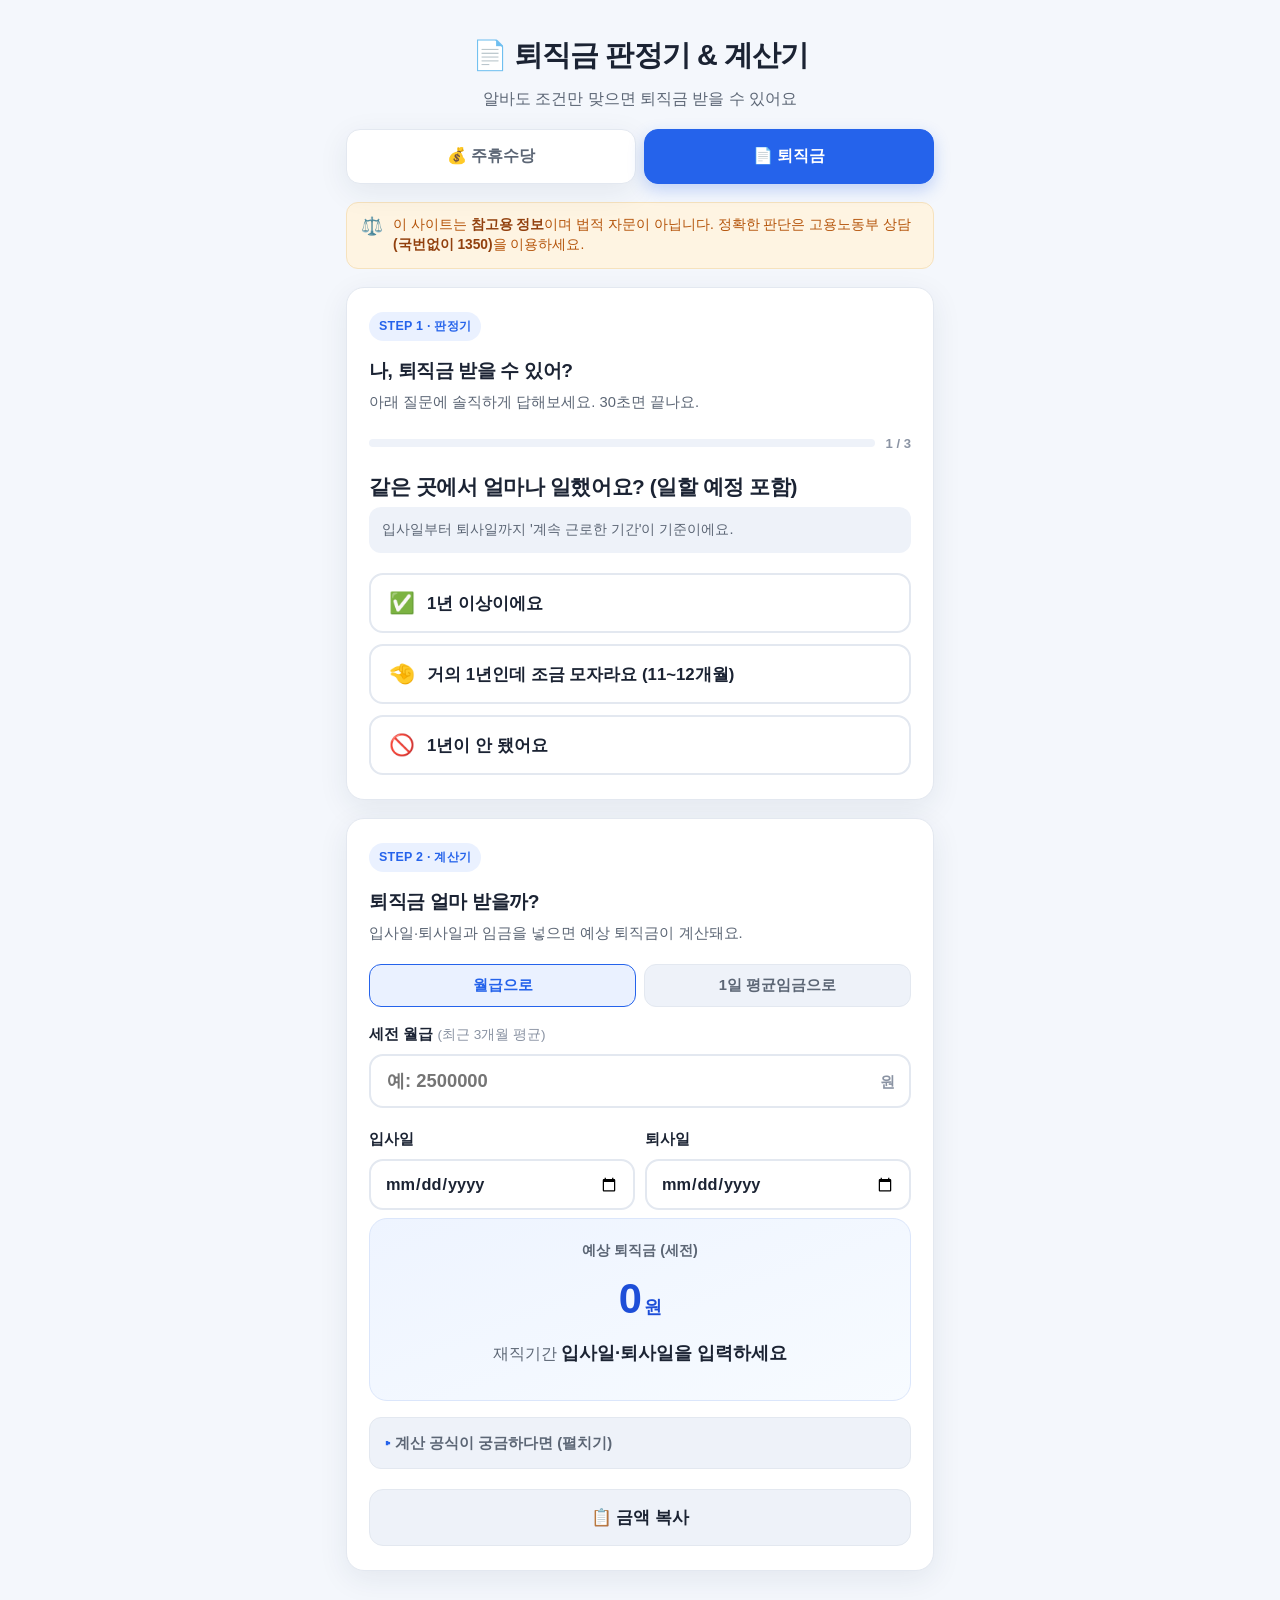
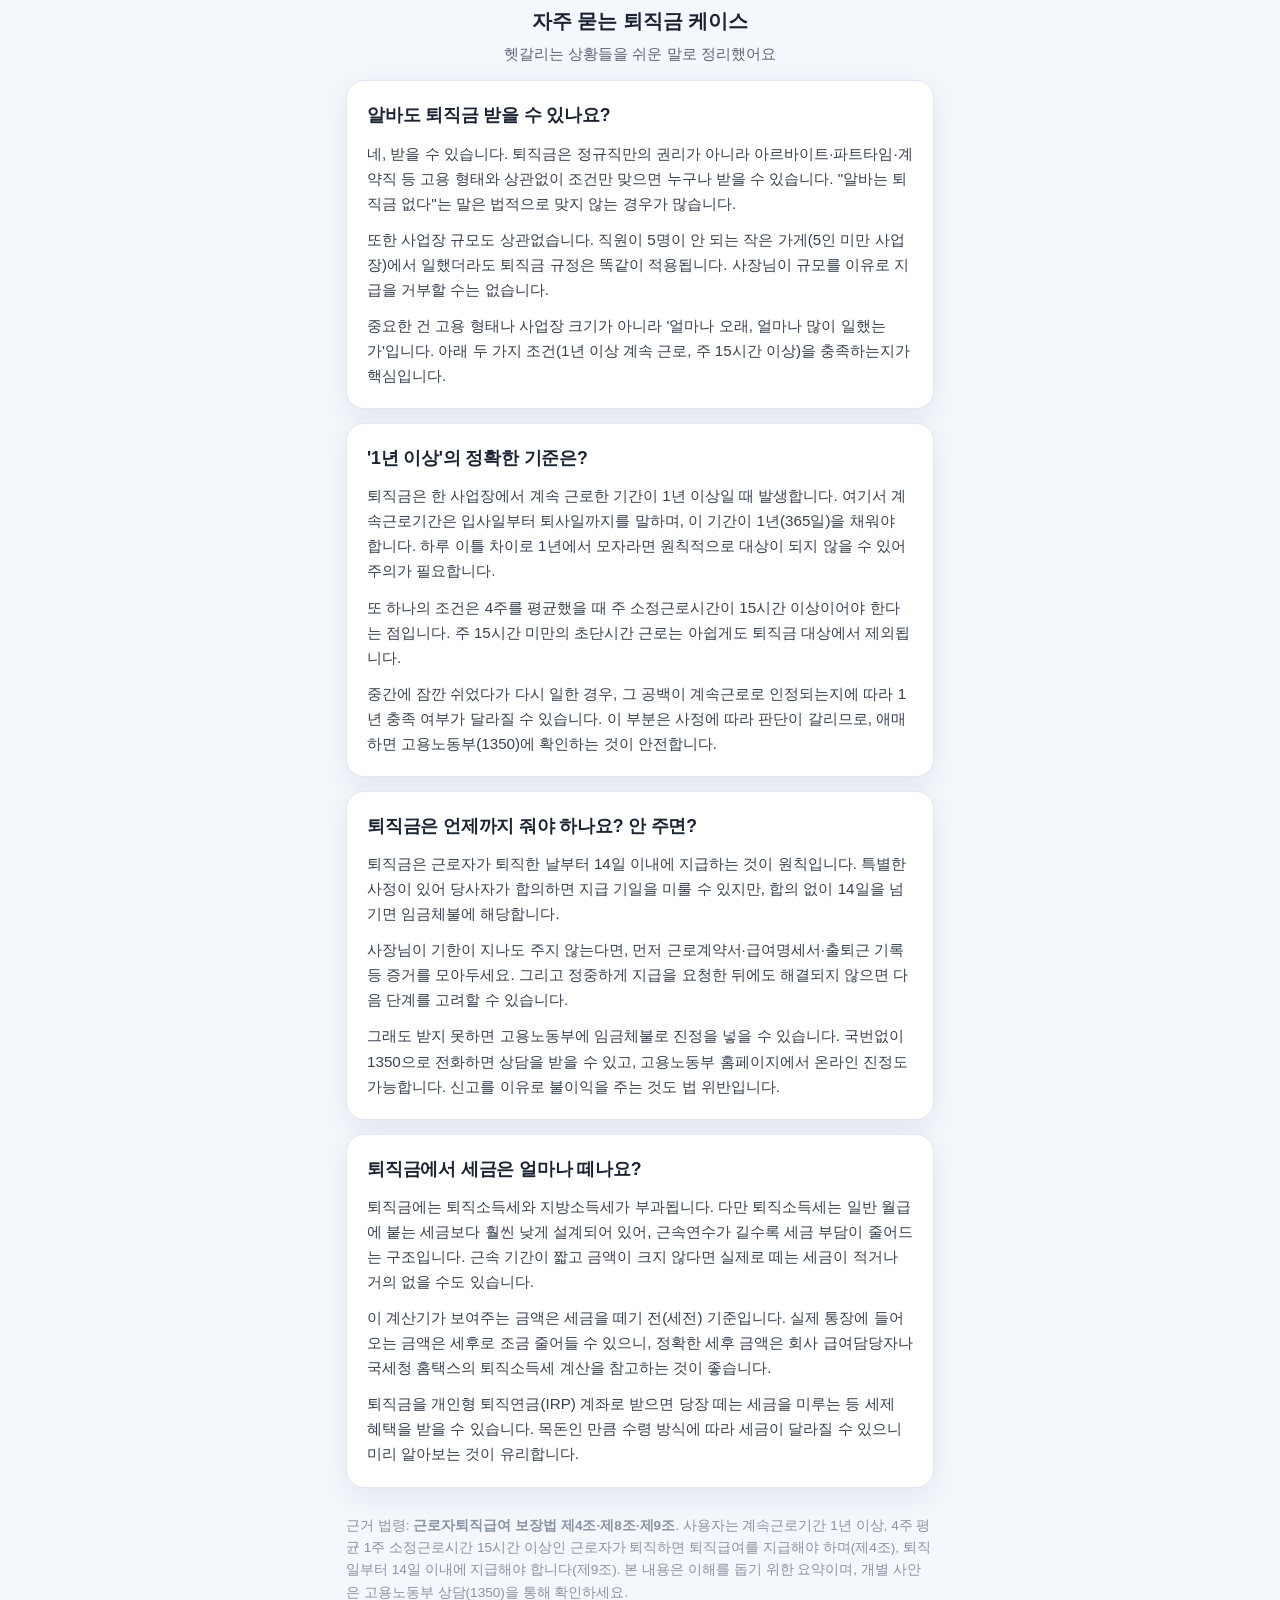
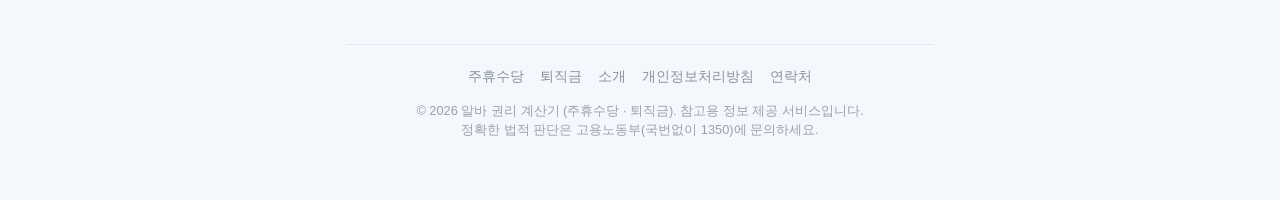
==== toejik.html @ 929a9887 "퇴직금 판정기+계산기 추가, 알바 권리 계산기로 확장 - toejik.html 신규: 대화형 판정기 + 재직일수 기반 계산기 + SEO 섹션 4개 - 상단 탭(주휴수당/퇴직금) 및" ====
<!DOCTYPE html>
<html lang="ko">
<head>
  <meta charset="UTF-8" />
  <meta name="viewport" content="width=device-width, initial-scale=1.0" />
  <meta name="google-site-verification" content="tqDl8S2tYXEa9xzhlGxQzn0HwiY2uJCHvbh6UM1SFNE" />
  <meta name="naver-site-verification" content="ebfb3b7ef663265ae94d19c20db2c4965bf702b1" />
  <title>퇴직금 계산기 · 알바 퇴직금 조건 판정기 | 재직일수로 바로 계산</title>
  <meta name="description" content="퇴직금 계산기와 조건 판정기. 질문 몇 개에 답하면 내가 퇴직금을 받을 수 있는지 알려드려요. 입사일·퇴사일과 평균임금만 넣으면 예상 퇴직금이 바로 계산됩니다. 알바·계약직·5인 미만 사업장도 확인하세요." />
  <meta name="keywords" content="퇴직금 계산기, 알바 퇴직금, 퇴직금 조건, 퇴직금 계산, 퇴직금 지급조건, 아르바이트 퇴직금, 퇴직금 1년" />
  <meta name="theme-color" content="#2563eb" />
  <meta property="og:title" content="퇴직금 계산기 · 알바 퇴직금 조건 판정기" />
  <meta property="og:description" content="질문에 답하면 내가 퇴직금 받을 수 있는지 알려드려요. 입사일·퇴사일로 예상 금액까지 계산!" />
  <meta property="og:type" content="website" />
  <link rel="stylesheet" href="style.css" />
</head>
<body>
  <div class="wrap">
    <header class="site-header">
      <h1>📄 퇴직금 판정기 & 계산기</h1>
      <p class="subtitle">알바도 조건만 맞으면 퇴직금 받을 수 있어요</p>
    </header>

    <!-- 탭: 주휴수당 / 퇴직금 -->
    <nav class="tab-nav">
      <a href="index.html" class="tab">💰 주휴수당</a>
      <a href="toejik.html" class="tab active">📄 퇴직금</a>
    </nav>

    <!-- 법적 고지 -->
    <div class="disclaimer">
      <span class="ico">⚖️</span>
      <div>
        이 사이트는 <strong>참고용 정보</strong>이며 법적 자문이 아닙니다.
        정확한 판단은 고용노동부 상담 <strong>(국번없이 1350)</strong>을 이용하세요.
      </div>
    </div>

    <!-- ===== 판정기 ===== -->
    <div class="card" id="quizCard">
      <span class="card-label">STEP 1 · 판정기</span>
      <h2 class="card-title">나, 퇴직금 받을 수 있어?</h2>
      <p class="card-desc">아래 질문에 솔직하게 답해보세요. 30초면 끝나요.</p>

      <div class="quiz-progress" id="quizProgress">
        <div class="bar"><i id="quizBar"></i></div>
        <span class="step" id="quizStep">1 / 3</span>
      </div>

      <div id="questionArea">
        <p class="question" id="questionText"></p>
        <p class="question-help" id="questionHelp"></p>
        <div class="answers" id="answersArea"></div>
        <button class="btn-back" id="backBtn" style="display:none;">← 이전 질문</button>
      </div>

      <div class="result-box" id="quizResult">
        <div class="result-emoji" id="resEmoji">🎉</div>
        <p class="result-verdict" id="resVerdict"></p>
        <div class="result-reason" id="resReason"></div>
        <div class="next-hint" id="nextHint" style="display:none;">
          👇 아래 계산기에서 예상 퇴직금을 확인해보세요!
        </div>
        <div class="btn-row">
          <button class="btn btn-ghost" id="quizCopyBtn">📋 결과 복사</button>
          <button class="btn btn-primary" id="quizRetryBtn">🔄 다시 하기</button>
        </div>
      </div>
    </div>

    <!-- ===== 계산기 ===== -->
    <div class="card" id="calcCard">
      <span class="card-label">STEP 2 · 계산기</span>
      <h2 class="card-title">퇴직금 얼마 받을까?</h2>
      <p class="card-desc">입사일·퇴사일과 임금을 넣으면 예상 퇴직금이 계산돼요.</p>

      <!-- 임금 입력 방식 -->
      <div class="seg" id="wageMode">
        <button class="seg-btn active" data-mode="monthly">월급으로</button>
        <button class="seg-btn" data-mode="daily">1일 평균임금으로</button>
      </div>

      <div class="field" id="monthlyField">
        <label for="monthlyInput">세전 월급 <span class="hint">(최근 3개월 평균)</span></label>
        <div class="input-wrap">
          <input type="number" id="monthlyInput" inputmode="numeric" min="0" step="10000" placeholder="예: 2500000" />
          <span class="unit">원</span>
        </div>
      </div>

      <div class="field" id="dailyField" style="display:none;">
        <label for="dailyInput">1일 평균임금 <span class="hint">(3개월 임금총액 ÷ 총일수)</span></label>
        <div class="input-wrap">
          <input type="number" id="dailyInput" inputmode="numeric" min="0" step="1000" placeholder="예: 83000" />
          <span class="unit">원</span>
        </div>
      </div>

      <div class="date-row">
        <div class="field">
          <label for="startDate">입사일</label>
          <input type="date" id="startDate" />
        </div>
        <div class="field">
          <label for="endDate">퇴사일</label>
          <input type="date" id="endDate" />
        </div>
      </div>

      <div class="calc-result" id="calcResult">
        <div class="row1">예상 퇴직금 (세전)</div>
        <div class="amount"><span id="toejikAmount">0</span><small> 원</small></div>
        <div class="monthly">재직기간 <b id="periodText">—</b></div>
        <div class="calc-warn" id="calcWarn"></div>
      </div>

      <details class="formula">
        <summary>계산 공식이 궁금하다면 (펼치기)</summary>
        <div class="body">
          <p>퇴직금은 <b>1일 평균임금 × 30일 × (재직일수 ÷ 365)</b>로 계산합니다.</p>
          <p><code>퇴직금 = 1일 평균임금 × 30 × (재직일수 ÷ 365)</code></p>
          <p>1일 평균임금은 원칙적으로 <b>퇴직 전 3개월간 받은 임금 총액 ÷ 그 기간의 총일수</b>예요. 월급만 아는 경우 이 계산기는 <code>월급 ÷ 30</code>으로 어림잡아 계산합니다.</p>
          <p>여기에는 <b>세금 공제 전(세전)</b> 금액이 나와요. 실제 지급액은 퇴직소득세 등을 뗀 뒤 조금 줄어들 수 있습니다.</p>
          <p style="color:var(--text-mute);">※ 상여금·연차수당 등이 있으면 평균임금이 올라가 실제 퇴직금이 더 많을 수 있어요.</p>
        </div>
      </details>

      <div class="btn-row">
        <button class="btn btn-ghost" id="calcCopyBtn">📋 금액 복사</button>
      </div>
    </div>

    <!-- ===== 설명(SEO) ===== -->
    <div class="info">
      <h2 class="info-heading">자주 묻는 퇴직금 케이스</h2>
      <p class="info-sub">헷갈리는 상황들을 쉬운 말로 정리했어요</p>

      <section>
        <h2>알바도 퇴직금 받을 수 있나요?</h2>
        <p>네, 받을 수 있습니다. 퇴직금은 정규직만의 권리가 아니라 아르바이트·파트타임·계약직 등 고용 형태와 상관없이 조건만 맞으면 누구나 받을 수 있습니다. "알바는 퇴직금 없다"는 말은 법적으로 맞지 않는 경우가 많습니다.</p>
        <p>또한 사업장 규모도 상관없습니다. 직원이 5명이 안 되는 작은 가게(5인 미만 사업장)에서 일했더라도 퇴직금 규정은 똑같이 적용됩니다. 사장님이 규모를 이유로 지급을 거부할 수는 없습니다.</p>
        <p>중요한 건 고용 형태나 사업장 크기가 아니라 '얼마나 오래, 얼마나 많이 일했는가'입니다. 아래 두 가지 조건(1년 이상 계속 근로, 주 15시간 이상)을 충족하는지가 핵심입니다.</p>
      </section>

      <section>
        <h2>'1년 이상'의 정확한 기준은?</h2>
        <p>퇴직금은 한 사업장에서 계속 근로한 기간이 1년 이상일 때 발생합니다. 여기서 계속근로기간은 입사일부터 퇴사일까지를 말하며, 이 기간이 1년(365일)을 채워야 합니다. 하루 이틀 차이로 1년에서 모자라면 원칙적으로 대상이 되지 않을 수 있어 주의가 필요합니다.</p>
        <p>또 하나의 조건은 4주를 평균했을 때 주 소정근로시간이 15시간 이상이어야 한다는 점입니다. 주 15시간 미만의 초단시간 근로는 아쉽게도 퇴직금 대상에서 제외됩니다.</p>
        <p>중간에 잠깐 쉬었다가 다시 일한 경우, 그 공백이 계속근로로 인정되는지에 따라 1년 충족 여부가 달라질 수 있습니다. 이 부분은 사정에 따라 판단이 갈리므로, 애매하면 고용노동부(1350)에 확인하는 것이 안전합니다.</p>
      </section>

      <section>
        <h2>퇴직금은 언제까지 줘야 하나요? 안 주면?</h2>
        <p>퇴직금은 근로자가 퇴직한 날부터 14일 이내에 지급하는 것이 원칙입니다. 특별한 사정이 있어 당사자가 합의하면 지급 기일을 미룰 수 있지만, 합의 없이 14일을 넘기면 임금체불에 해당합니다.</p>
        <p>사장님이 기한이 지나도 주지 않는다면, 먼저 근로계약서·급여명세서·출퇴근 기록 등 증거를 모아두세요. 그리고 정중하게 지급을 요청한 뒤에도 해결되지 않으면 다음 단계를 고려할 수 있습니다.</p>
        <p>그래도 받지 못하면 고용노동부에 임금체불로 진정을 넣을 수 있습니다. 국번없이 1350으로 전화하면 상담을 받을 수 있고, 고용노동부 홈페이지에서 온라인 진정도 가능합니다. 신고를 이유로 불이익을 주는 것도 법 위반입니다.</p>
      </section>

      <section>
        <h2>퇴직금에서 세금은 얼마나 떼나요?</h2>
        <p>퇴직금에는 퇴직소득세와 지방소득세가 부과됩니다. 다만 퇴직소득세는 일반 월급에 붙는 세금보다 훨씬 낮게 설계되어 있어, 근속연수가 길수록 세금 부담이 줄어드는 구조입니다. 근속 기간이 짧고 금액이 크지 않다면 실제로 떼는 세금이 적거나 거의 없을 수도 있습니다.</p>
        <p>이 계산기가 보여주는 금액은 세금을 떼기 전(세전) 기준입니다. 실제 통장에 들어오는 금액은 세후로 조금 줄어들 수 있으니, 정확한 세후 금액은 회사 급여담당자나 국세청 홈택스의 퇴직소득세 계산을 참고하는 것이 좋습니다.</p>
        <p>퇴직금을 개인형 퇴직연금(IRP) 계좌로 받으면 당장 떼는 세금을 미루는 등 세제 혜택을 받을 수 있습니다. 목돈인 만큼 수령 방식에 따라 세금이 달라질 수 있으니 미리 알아보는 것이 유리합니다.</p>
      </section>

      <p class="law-ref">
        근거 법령: <strong>근로자퇴직급여 보장법 제4조·제8조·제9조</strong>.
        사용자는 계속근로기간 1년 이상, 4주 평균 1주 소정근로시간 15시간 이상인 근로자가 퇴직하면
        퇴직급여를 지급해야 하며(제4조), 퇴직일부터 14일 이내에 지급해야 합니다(제9조).
        본 내용은 이해를 돕기 위한 요약이며, 개별 사안은 고용노동부 상담(1350)을 통해 확인하세요.
      </p>
    </div>

    <footer class="site-footer">
      <nav>
        <a href="index.html">주휴수당</a>
        <a href="toejik.html">퇴직금</a>
        <a href="about.html">소개</a>
        <a href="privacy.html">개인정보처리방침</a>
        <a href="contact.html">연락처</a>
      </nav>
      <p class="copyright">
        © 2026 알바 권리 계산기 (주휴수당 · 퇴직금). 참고용 정보 제공 서비스입니다.<br />
        정확한 법적 판단은 고용노동부(국번없이 1350)에 문의하세요.
      </p>
    </footer>
  </div>

  <div class="toast" id="toast"></div>

  <script>
  (function () {
    "use strict";

    /* =======================================================
       📌 매년/기준 숫자는 여기 한 곳에서 관리합니다.
       ======================================================= */
    var CONFIG = {
      MIN_YEARS: 1,             // 퇴직금 발생 최소 계속근로(년)
      MIN_HOURS: 15,            // 4주 평균 주 소정근로시간 하한
      DAYS_PER_YEAR: 365,       // 연 환산 기준일
      AVG_DAYS_PER_MONTH: 30,   // 월급→1일 평균임금 어림 계산용
      PAY_DEADLINE_DAYS: 14     // 퇴직금 지급기한(일)
    };

    /* ================= 판정기 ================= */
    var QUESTIONS = [
      {
        text: "같은 곳에서 얼마나 일했어요? (일할 예정 포함)",
        help: "입사일부터 퇴사일까지 '계속 근로한 기간'이 기준이에요.",
        answers: [
          { label: "1년 이상이에요", em: "✅", value: "y" },
          { label: "거의 1년인데 조금 모자라요 (11~12개월)", em: "🤏", value: "close" },
          { label: "1년이 안 됐어요", em: "🚫", value: "n" }
        ]
      },
      {
        text: "주 소정근로시간이 15시간 이상인가요?",
        help: "4주를 평균한 1주 근무시간이에요. (예: 하루 4시간 × 주 4일 = 16시간)",
        answers: [
          { label: "네, 15시간 이상이에요", em: "✅", value: "y" },
          { label: "아니요, 15시간 미만이에요", em: "🚫", value: "n" }
        ]
      },
      {
        text: "중간에 그만뒀다 다시 들어오거나, 길게 쉰 적 있어요?",
        help: "퇴사 후 재입사하거나 공백이 길면 '계속근로'로 볼지 달라질 수 있어요.",
        answers: [
          { label: "아니요, 쭉 일했어요", em: "🔁", value: "y" },
          { label: "중간에 끊긴 적 있어요", em: "✂️", value: "broke" }
        ]
      }
    ];

    var VERDICTS = {
      yes: {
        cls: "yes", emoji: "🎉", verdict: "받을 수 있어요!",
        copy: "나 퇴직금 받을 수 있대!", showCalc: true,
        reason: function () {
          return "두 가지 핵심 조건을 모두 충족했어요:" +
            "<ul>" +
            "<li>계속근로 <span class='accent-yes'>1년 이상</span> ✅</li>" +
            "<li>주 <span class='accent-yes'>15시간 이상</span> 근무 ✅</li>" +
            "</ul>" +
            "퇴직금은 <b>알바·계약직·5인 미만 사업장도 똑같이</b> 받을 수 있는 법적 권리예요. 아래 계산기로 예상 금액을 확인해보세요.";
        }
      },
      no_year: {
        cls: "no", emoji: "😢", verdict: "못 받아요",
        copy: "난 아직 퇴직금 대상이 아니래.", showCalc: false,
        reason: function () {
          return "퇴직금은 한 곳에서 <span class='accent-no'>1년 이상 계속 근로</span>해야 발생해요. " +
            "1년(365일)을 채우지 못하면 아쉽게도 대상이 아니에요." +
            "<ul><li>1년을 채우면 그때부터 대상이 되니, 남은 기간을 확인해보세요.</li></ul>";
        }
      },
      no_hours: {
        cls: "no", emoji: "😢", verdict: "못 받아요",
        copy: "난 아직 퇴직금 대상이 아니래.", showCalc: false,
        reason: function () {
          return "퇴직금은 <span class='accent-no'>4주 평균 주 15시간 이상</span> 일해야 대상이 돼요. " +
            "주 15시간 미만의 초단시간 근로는 아쉽게도 제외됩니다." +
            "<ul><li>근무시간이 늘어 주 15시간을 넘으면 그때부터 대상이 될 수 있어요.</li></ul>";
        }
      },
      maybe_close: {
        cls: "maybe", emoji: "🤔", verdict: "애매해요",
        copy: "내 퇴직금은 좀 애매한 케이스래.", showCalc: true,
        reason: function () {
          return "1년에 <span class='accent-maybe'>아주 조금 모자란</span> 경우예요." +
            "<ul>" +
            "<li>퇴직금은 계속근로 <b>1년(365일)을 채워야</b> 발생해요. 하루라도 모자라면 원칙적으로 대상이 아니에요.</li>" +
            "<li>단, 입사일·퇴사일 계산이나 남은 연차 사용 등으로 실제 근속이 1년을 넘길 수도 있어요.</li>" +
            "</ul>" +
            "정확한 재직일수는 아래 계산기로 확인하고, 애매하면 <b>고용노동부 1350</b> 상담을 받아보세요.";
        }
      },
      maybe_break: {
        cls: "maybe", emoji: "🤔", verdict: "애매해요",
        copy: "내 퇴직금은 좀 애매한 케이스래.", showCalc: true,
        reason: function () {
          return "1년 이상 + 주 15시간은 채웠지만, <span class='accent-maybe'>중간에 근로가 끊긴 적</span>이 있는 경우예요." +
            "<ul>" +
            "<li>공백 기간이 짧고 사실상 이어서 일했다면 <b>계속근로로 인정</b>되어 전체 기간이 합산될 수 있어요.</li>" +
            "<li>반대로 완전히 그만뒀다가 한참 뒤 새로 입사한 거라면 기간이 나뉘어 1년에 못 미칠 수 있어요.</li>" +
            "</ul>" +
            "이 부분은 판단이 갈리니 <b>고용노동부 1350</b> 상담을 추천해요. 예상 금액은 아래에서 확인할 수 있어요.";
        }
      }
    };

    function judge(a) {
      if (a[0] === "n") return VERDICTS.no_year;
      if (a[1] === "n") return VERDICTS.no_hours;
      if (a[0] === "close") return VERDICTS.maybe_close;
      if (a[2] === "broke") return VERDICTS.maybe_break;
      return VERDICTS.yes;
    }

    var answers = [];
    var current = 0;

    var quizBar = document.getElementById("quizBar");
    var quizStep = document.getElementById("quizStep");
    var quizProgress = document.getElementById("quizProgress");
    var questionArea = document.getElementById("questionArea");
    var questionText = document.getElementById("questionText");
    var questionHelp = document.getElementById("questionHelp");
    var answersArea = document.getElementById("answersArea");
    var backBtn = document.getElementById("backBtn");
    var quizResult = document.getElementById("quizResult");
    var resEmoji = document.getElementById("resEmoji");
    var resVerdict = document.getElementById("resVerdict");
    var resReason = document.getElementById("resReason");
    var nextHint = document.getElementById("nextHint");
    var quizCopyBtn = document.getElementById("quizCopyBtn");
    var quizRetryBtn = document.getElementById("quizRetryBtn");
    var toast = document.getElementById("toast");

    function renderQuestion() {
      var q = QUESTIONS[current];
      questionText.textContent = q.text;
      questionHelp.textContent = q.help;
      answersArea.innerHTML = "";
      q.answers.forEach(function (ans) {
        var b = document.createElement("button");
        b.className = "btn btn-answer";
        b.innerHTML = "<span class='em'>" + ans.em + "</span><span>" + ans.label + "</span>";
        b.addEventListener("click", function () { answer(ans.value); });
        answersArea.appendChild(b);
      });
      backBtn.style.display = current > 0 ? "block" : "none";
      quizBar.style.width = (current / QUESTIONS.length) * 100 + "%";
      quizStep.textContent = (current + 1) + " / " + QUESTIONS.length;
    }

    function answer(value) {
      answers[current] = value;
      // 조기 종료
      if (current === 0 && value === "n") { showResult(); return; }
      if (current === 1 && value === "n") { showResult(); return; }
      if (current < QUESTIONS.length - 1) { current++; renderQuestion(); }
      else showResult();
    }

    function showResult() {
      var v = judge(answers);
      quizBar.style.width = "100%";
      questionArea.style.display = "none";
      quizProgress.style.display = "none";
      resEmoji.textContent = v.emoji;
      resVerdict.textContent = v.verdict;
      resVerdict.className = "result-verdict " + v.cls;
      resReason.innerHTML = v.reason();
      nextHint.style.display = v.showCalc ? "block" : "none";
      quizResult.classList.add("show");
      quizResult.dataset.copy = v.copy;
    }

    function resetQuiz() {
      answers = []; current = 0;
      quizResult.classList.remove("show");
      questionArea.style.display = "block";
      quizProgress.style.display = "flex";
      renderQuestion();
    }

    backBtn.addEventListener("click", function () {
      if (current > 0) { current--; renderQuestion(); }
    });
    quizRetryBtn.addEventListener("click", resetQuiz);

    quizCopyBtn.addEventListener("click", function () {
      var msg = quizResult.dataset.copy || "나 퇴직금 받을 수 있을까?";
      var url = location.href.split(/[?#]/)[0];
      var text = msg + " 너도 확인해봐 👉 퇴직금 판정기\n" + url;
      copyText(text, quizCopyBtn, "📋 결과 복사");
    });

    /* ================= 계산기 ================= */
    var wageMode = document.getElementById("wageMode");
    var monthlyField = document.getElementById("monthlyField");
    var dailyField = document.getElementById("dailyField");
    var monthlyInput = document.getElementById("monthlyInput");
    var dailyInput = document.getElementById("dailyInput");
    var startDate = document.getElementById("startDate");
    var endDate = document.getElementById("endDate");
    var toejikAmount = document.getElementById("toejikAmount");
    var periodText = document.getElementById("periodText");
    var calcWarn = document.getElementById("calcWarn");
    var calcCopyBtn = document.getElementById("calcCopyBtn");

    var mode = "monthly"; // monthly | daily

    function won(n) { return Math.round(n).toLocaleString("ko-KR"); }

    // 1일 평균임금 구하기
    function getDailyWage() {
      if (mode === "monthly") {
        var m = parseFloat(monthlyInput.value) || 0;
        return m > 0 ? m / CONFIG.AVG_DAYS_PER_MONTH : 0;
      }
      return parseFloat(dailyInput.value) || 0;
    }

    // 재직일수 (입사일~퇴사일, 양끝 포함)
    function getDays() {
      if (!startDate.value || !endDate.value) return null;
      var s = new Date(startDate.value);
      var e = new Date(endDate.value);
      if (isNaN(s) || isNaN(e)) return null;
      var diff = Math.round((e - s) / 86400000) + 1; // 양끝 포함
      return diff;
    }

    function periodLabel(days) {
      var y = Math.floor(days / CONFIG.DAYS_PER_YEAR);
      var rem = days - y * CONFIG.DAYS_PER_YEAR;
      var mo = Math.floor(rem / 30);
      var parts = [];
      if (y > 0) parts.push(y + "년");
      if (mo > 0) parts.push(mo + "개월");
      parts.push("(총 " + days.toLocaleString("ko-KR") + "일)");
      return parts.join(" ");
    }

    function updateCalc() {
      var daily = getDailyWage();
      var days = getDays();

      if (!days || days <= 0) {
        toejikAmount.textContent = "0";
        periodText.textContent = "입사일·퇴사일을 입력하세요";
        calcWarn.textContent = "";
        calcCopyBtn.dataset.amount = "";
        return;
      }

      periodText.textContent = periodLabel(days);

      if (daily <= 0) {
        toejikAmount.textContent = "0";
        calcWarn.textContent = "임금(월급 또는 1일 평균임금)을 입력하세요.";
        calcCopyBtn.dataset.amount = "";
        return;
      }

      var toejik = daily * 30 * (days / CONFIG.DAYS_PER_YEAR);
      toejikAmount.textContent = won(toejik);
      calcCopyBtn.dataset.amount = won(toejik);

      var notes = [];
      if (days < CONFIG.DAYS_PER_YEAR) {
        notes.push("⚠️ 재직 1년 미만이라 실제로는 퇴직금 대상이 아닐 수 있어요. (아래는 참고용 환산액)");
      }
      if (mode === "monthly") {
        notes.push("※ 월급 ÷ 30으로 1일 평균임금을 어림한 값이에요. 상여·수당이 있으면 실제 금액이 더 클 수 있어요.");
      }
      calcWarn.innerHTML = notes.join("<br>");
    }

    // 임금 방식 토글
    wageMode.addEventListener("click", function (e) {
      var btn = e.target.closest(".seg-btn");
      if (!btn) return;
      mode = btn.dataset.mode;
      wageMode.querySelectorAll(".seg-btn").forEach(function (b) {
        b.classList.toggle("active", b === btn);
      });
      monthlyField.style.display = mode === "monthly" ? "block" : "none";
      dailyField.style.display = mode === "daily" ? "block" : "none";
      updateCalc();
    });

    [monthlyInput, dailyInput, startDate, endDate].forEach(function (el) {
      el.addEventListener("input", updateCalc);
      el.addEventListener("change", updateCalc);
    });

    calcCopyBtn.addEventListener("click", function () {
      var amount = calcCopyBtn.dataset.amount;
      var url = location.href.split(/[?#]/)[0];
      var text = amount
        ? "내 예상 퇴직금은 약 " + amount + "원(세전)! 너도 계산해봐 👉 퇴직금 계산기\n" + url
        : "퇴직금 계산해봤어! 너도 확인해봐 👉 퇴직금 계산기\n" + url;
      copyText(text, calcCopyBtn, "📋 금액 복사");
    });

    /* ================= 공통: 복사 & 토스트 ================= */
    function showToast(msg) {
      toast.textContent = msg;
      toast.classList.add("show");
      clearTimeout(toast._t);
      toast._t = setTimeout(function () { toast.classList.remove("show"); }, 1800);
    }

    function copyText(text, btn, restoreLabel) {
      doCopy(text).then(function () {
        btn.classList.add("copied");
        btn.textContent = "✅ 복사됨!";
        showToast("클립보드에 복사했어요!");
        setTimeout(function () {
          btn.classList.remove("copied");
          btn.textContent = restoreLabel;
        }, 1500);
      }).catch(function () {
        showToast("복사에 실패했어요. 직접 복사해 주세요.");
      });
    }

    function doCopy(text) {
      if (navigator.clipboard && navigator.clipboard.writeText) {
        return navigator.clipboard.writeText(text);
      }
      return new Promise(function (resolve, reject) {
        try {
          var ta = document.createElement("textarea");
          ta.value = text;
          ta.style.position = "fixed"; ta.style.opacity = "0";
          document.body.appendChild(ta);
          ta.select();
          var ok = document.execCommand("copy");
          document.body.removeChild(ta);
          ok ? resolve() : reject();
        } catch (e) { reject(e); }
      });
    }

    /* ================= 초기화 ================= */
    renderQuestion();
    updateCalc();
  })();
  </script>
</body>
</html>
---- style.css ----
/* ===== 주휴수당 판정기 + 계산기 — 밝은 테마 ===== */
:root {
  --bg: #f4f7fc;
  --bg-soft: #eef2f9;
  --card: #ffffff;
  --border: #e3e8f0;
  --text: #1b2333;
  --text-dim: #5c6675;
  --text-mute: #8a93a3;
  --primary: #2563eb;
  --primary-dark: #1d4ed8;
  --primary-soft: #eaf1ff;
  --green: #10b981;
  --green-soft: #e7f8f1;
  --green-dark: #047857;
  --amber: #f59e0b;
  --amber-soft: #fef4e2;
  --amber-dark: #b45309;
  --red: #ef4444;
  --red-soft: #fdeaea;
  --red-dark: #b91c1c;
  --radius: 18px;
  --radius-sm: 12px;
  --shadow: 0 8px 30px rgba(31, 45, 80, 0.08);
  --shadow-lg: 0 16px 50px rgba(31, 45, 80, 0.14);
  --font: -apple-system, BlinkMacSystemFont, "Segoe UI", "Apple SD Gothic Neo",
    "Malgun Gothic", "맑은 고딕", Roboto, sans-serif;
}

* { box-sizing: border-box; }
html, body { margin: 0; padding: 0; }

body {
  background: var(--bg);
  color: var(--text);
  font-family: var(--font);
  line-height: 1.65;
  -webkit-font-smoothing: antialiased;
  min-height: 100vh;
}

.wrap {
  width: 100%;
  max-width: 620px;
  margin: 0 auto;
  padding: 20px 16px 48px;
}

/* ===== 헤더 ===== */
.site-header { text-align: center; padding: 12px 0 2px; }
.site-header h1 {
  font-size: 1.55rem;
  margin: 0 0 6px;
  letter-spacing: -0.03em;
}
.site-header .subtitle {
  color: var(--text-dim);
  font-size: 0.98rem;
  margin: 0;
}

/* ===== 법적 고지 배너 ===== */
.disclaimer {
  display: flex;
  gap: 10px;
  align-items: flex-start;
  background: var(--amber-soft);
  border: 1px solid #f6e2bd;
  color: var(--amber-dark);
  border-radius: var(--radius-sm);
  padding: 12px 14px;
  font-size: 0.86rem;
  line-height: 1.5;
  margin: 18px 0 6px;
}
.disclaimer .ico { font-size: 1.1rem; line-height: 1.3; flex-shrink: 0; }
.disclaimer strong { color: #92400e; }
.disclaimer a { color: var(--amber-dark); font-weight: 700; }

/* ===== 탭 네비게이션 (주휴수당/퇴직금) ===== */
.tab-nav {
  display: flex;
  gap: 8px;
  margin-top: 16px;
}
.tab-nav .tab {
  flex: 1;
  text-align: center;
  text-decoration: none;
  padding: 13px 10px;
  border-radius: 14px;
  font-weight: 800;
  font-size: 1rem;
  background: var(--card);
  border: 1px solid var(--border);
  color: var(--text-dim);
  box-shadow: var(--shadow);
  transition: border-color 0.15s, color 0.15s, background 0.15s;
}
.tab-nav .tab.active {
  background: var(--primary);
  color: #fff;
  border-color: var(--primary);
  box-shadow: 0 6px 16px rgba(37, 99, 235, 0.25);
}
.tab-nav .tab:not(.active):hover {
  border-color: var(--primary);
  color: var(--primary);
}

/* ===== 세그먼트 토글 (월급/일평균임금) ===== */
.seg {
  display: flex;
  gap: 8px;
  margin-bottom: 14px;
}
.seg-btn {
  flex: 1;
  padding: 11px 10px;
  border-radius: 12px;
  border: 1px solid var(--border);
  background: var(--bg-soft);
  color: var(--text-dim);
  font-weight: 700;
  font-size: 0.92rem;
  font-family: inherit;
  cursor: pointer;
  transition: background 0.15s, border-color 0.15s, color 0.15s;
}
.seg-btn.active {
  background: var(--primary-soft);
  border-color: var(--primary);
  color: var(--primary);
}

/* ===== 날짜 입력 ===== */
.date-row { display: flex; gap: 10px; }
.date-row .field { flex: 1; margin-bottom: 0; }
input[type="date"] {
  width: 100%;
  font-size: 1.02rem;
  font-weight: 700;
  font-family: inherit;
  padding: 13px 14px;
  border: 2px solid var(--border);
  border-radius: 14px;
  background: var(--card);
  color: var(--text);
  -webkit-appearance: none;
}
input[type="date"]:focus { outline: none; border-color: var(--primary); }
.calc-note { font-size: 0.84rem; color: var(--text-mute); margin: 8px 0 0; }

/* ===== 카드 공통 ===== */
.card {
  background: var(--card);
  border: 1px solid var(--border);
  border-radius: var(--radius);
  box-shadow: var(--shadow);
  padding: 24px 22px;
  margin-top: 18px;
}
.card-label {
  display: inline-block;
  font-size: 0.78rem;
  font-weight: 800;
  letter-spacing: 0.02em;
  color: var(--primary);
  background: var(--primary-soft);
  padding: 4px 10px;
  border-radius: 999px;
  margin-bottom: 14px;
}
.card h2.card-title { font-size: 1.2rem; margin: 0 0 4px; letter-spacing: -0.02em; }
.card .card-desc { color: var(--text-dim); font-size: 0.92rem; margin: 0 0 18px; }

/* ===== 판정기(설문) ===== */
.quiz-progress {
  display: flex; align-items: center; gap: 10px;
  margin-bottom: 18px;
}
.quiz-progress .bar {
  flex: 1; height: 8px; border-radius: 99px; background: var(--bg-soft); overflow: hidden;
}
.quiz-progress .bar > i {
  display: block; height: 100%; width: 0%;
  background: linear-gradient(90deg, var(--primary), #4f86ff);
  border-radius: 99px; transition: width 0.35s ease;
}
.quiz-progress .step { font-size: 0.82rem; color: var(--text-mute); font-weight: 700; white-space: nowrap; }

.question {
  font-size: 1.3rem;
  font-weight: 800;
  letter-spacing: -0.02em;
  margin: 4px 0 6px;
  line-height: 1.4;
}
.question-help {
  font-size: 0.9rem;
  color: var(--text-dim);
  background: var(--bg-soft);
  border-radius: var(--radius-sm);
  padding: 11px 13px;
  margin: 0 0 20px;
}
.answers { display: flex; flex-direction: column; gap: 11px; }

/* ===== 버튼 ===== */
.btn {
  appearance: none;
  border: none;
  border-radius: 14px;
  padding: 16px 18px;
  font-size: 1.05rem;
  font-weight: 800;
  font-family: inherit;
  cursor: pointer;
  transition: transform 0.08s ease, filter 0.15s ease, background 0.15s, box-shadow 0.15s;
  width: 100%;
  color: #fff;
  text-align: center;
}
.btn:active { transform: translateY(1px) scale(0.995); }
.btn-primary { background: var(--primary); box-shadow: 0 6px 16px rgba(37, 99, 235, 0.25); }
.btn-primary:hover { background: var(--primary-dark); }
.btn-answer {
  background: var(--card);
  color: var(--text);
  border: 2px solid var(--border);
  box-shadow: none;
  text-align: left;
  display: flex; align-items: center; gap: 12px;
}
.btn-answer:hover { border-color: var(--primary); background: var(--primary-soft); }
.btn-answer .em { font-size: 1.3rem; }
.btn-ghost {
  background: var(--bg-soft);
  color: var(--text);
  border: 1px solid var(--border);
  box-shadow: none;
}
.btn-ghost:hover { background: #e2e8f4; }
.btn.copied { background: var(--green) !important; color: #fff; }

.btn-back {
  background: none; border: none; color: var(--text-mute);
  font-size: 0.9rem; font-weight: 700; cursor: pointer; padding: 8px 4px; margin-top: 14px;
  font-family: inherit;
}
.btn-back:hover { color: var(--text-dim); }

.btn-row { display: flex; gap: 10px; margin-top: 20px; }
.btn-row .btn { width: auto; flex: 1; }

/* ===== 판정 결과 ===== */
.result-box { display: none; text-align: center; }
.result-box.show { display: block; animation: fade 0.3s ease; }
@keyframes fade { from { opacity: 0; transform: translateY(8px); } to { opacity: 1; transform: none; } }

.result-emoji { font-size: 3.6rem; line-height: 1; margin-bottom: 6px; }
.result-verdict { font-size: 1.7rem; font-weight: 900; letter-spacing: -0.02em; margin: 0 0 12px; }
.result-verdict.yes { color: var(--green-dark); }
.result-verdict.no { color: var(--red-dark); }
.result-verdict.maybe { color: var(--amber-dark); }

.result-reason {
  text-align: left;
  background: var(--bg-soft);
  border-radius: var(--radius-sm);
  padding: 16px 16px;
  font-size: 0.95rem;
  color: var(--text);
  margin-bottom: 6px;
}
.result-reason ul { margin: 8px 0 0; padding-left: 18px; }
.result-reason li { margin-bottom: 5px; }
.result-reason .accent-yes { color: var(--green-dark); font-weight: 800; }
.result-reason .accent-no { color: var(--red-dark); font-weight: 800; }
.result-reason .accent-maybe { color: var(--amber-dark); font-weight: 800; }

.next-hint {
  margin-top: 16px;
  padding: 14px;
  border-radius: var(--radius-sm);
  background: var(--green-soft);
  color: var(--green-dark);
  font-weight: 700;
  font-size: 0.95rem;
}

/* ===== 계산기 ===== */
.field { margin-bottom: 18px; }
.field label { display: block; font-weight: 700; font-size: 0.95rem; margin-bottom: 8px; }
.field .hint { font-weight: 500; color: var(--text-mute); font-size: 0.85rem; }
.input-wrap { position: relative; display: flex; align-items: center; }
.input-wrap input {
  width: 100%;
  font-size: 1.15rem;
  font-weight: 700;
  font-family: inherit;
  padding: 14px 52px 14px 16px;
  border: 2px solid var(--border);
  border-radius: 14px;
  background: var(--card);
  color: var(--text);
  -webkit-appearance: none;
}
.input-wrap input:focus { outline: none; border-color: var(--primary); }
.input-wrap .unit {
  position: absolute; right: 16px; color: var(--text-mute); font-weight: 700; font-size: 0.95rem;
}
.quick-set { display: flex; gap: 8px; margin-top: 10px; flex-wrap: wrap; }
.chip-btn {
  font-size: 0.85rem; font-weight: 700; font-family: inherit;
  padding: 8px 13px; border-radius: 999px;
  border: 1px solid var(--border); background: var(--bg-soft); color: var(--text-dim);
  cursor: pointer;
}
.chip-btn:hover { border-color: var(--primary); color: var(--primary); }

.calc-result {
  margin-top: 8px;
  padding: 20px;
  border-radius: var(--radius);
  background: linear-gradient(160deg, #eef4ff, #f7fbff);
  border: 1px solid #dbe6fb;
  text-align: center;
}
.calc-result .row1 { font-size: 0.9rem; color: var(--text-dim); font-weight: 700; }
.calc-result .amount { font-size: 2.6rem; font-weight: 900; letter-spacing: -0.03em; color: var(--primary-dark); margin: 2px 0; }
.calc-result .amount small { font-size: 1.1rem; font-weight: 800; }
.calc-result .monthly { font-size: 1rem; color: var(--text-dim); margin-top: 4px; }
.calc-result .monthly b { color: var(--text); font-size: 1.15rem; }
.calc-warn { font-size: 0.82rem; color: var(--amber-dark); margin-top: 12px; }

/* ===== 접이식(공식) ===== */
details.formula {
  margin-top: 16px;
  border: 1px solid var(--border);
  border-radius: var(--radius-sm);
  background: var(--bg-soft);
  padding: 0 14px;
}
details.formula summary {
  cursor: pointer; font-weight: 700; font-size: 0.92rem; padding: 13px 0; color: var(--text-dim);
  list-style: none;
}
details.formula summary::-webkit-details-marker { display: none; }
details.formula summary::before { content: "▸ "; color: var(--primary); }
details.formula[open] summary::before { content: "▾ "; }
details.formula .body { padding: 0 0 14px; font-size: 0.9rem; color: var(--text-dim); }
details.formula .body code {
  background: #e6ecf6; padding: 2px 6px; border-radius: 6px; font-size: 0.88em; color: var(--text);
}
details.formula .body p { margin: 0 0 8px; }

/* ===== 설명(SEO) ===== */
.info { margin-top: 34px; }
.info > h2.info-heading { font-size: 1.25rem; margin: 0 0 4px; text-align: center; }
.info > p.info-sub { text-align: center; color: var(--text-dim); font-size: 0.92rem; margin: 0 0 8px; }
.info section {
  background: var(--card);
  border: 1px solid var(--border);
  border-radius: var(--radius);
  box-shadow: var(--shadow);
  padding: 20px 20px;
  margin-top: 14px;
}
.info section h2 { font-size: 1.1rem; margin: 0 0 10px; letter-spacing: -0.01em; }
.info section p { margin: 0 0 11px; color: #38414f; font-size: 0.95rem; }
.info section p:last-child { margin-bottom: 0; }
.info .law-ref {
  margin-top: 14px; font-size: 0.85rem; color: var(--text-mute);
  border-top: 1px dashed var(--border); padding-top: 12px;
}

/* ===== 하위 페이지 ===== */
.page .card { text-align: left; }
.page h2 { font-size: 1.2rem; margin: 22px 0 10px; }
.page h2:first-child { margin-top: 0; }
.page p, .page li { color: #38414f; font-size: 0.96rem; }
.page ul { padding-left: 20px; }
.page a { color: var(--primary); }
.back-link { display: inline-block; margin-bottom: 4px; color: var(--primary); text-decoration: none; font-weight: 700; font-size: 0.92rem; }
.back-link:hover { text-decoration: underline; }

/* ===== 푸터 ===== */
.site-footer {
  margin-top: 40px; padding-top: 20px; border-top: 1px solid var(--border);
  text-align: center; color: var(--text-mute); font-size: 0.88rem;
}
.site-footer nav { display: flex; gap: 16px; justify-content: center; flex-wrap: wrap; margin-bottom: 10px; }
.site-footer a { color: var(--text-mute); text-decoration: none; }
.site-footer a:hover { color: var(--text-dim); text-decoration: underline; }
.site-footer .copyright { font-size: 0.8rem; opacity: 0.85; line-height: 1.5; }

/* ===== 토스트 ===== */
.toast {
  position: fixed; left: 50%; bottom: 26px;
  transform: translateX(-50%) translateY(20px);
  background: #1b2333; color: #fff;
  padding: 12px 20px; border-radius: 12px;
  font-size: 0.9rem; font-weight: 700;
  box-shadow: var(--shadow-lg);
  opacity: 0; pointer-events: none;
  transition: opacity 0.25s, transform 0.25s; z-index: 50;
}
.toast.show { opacity: 1; transform: translateX(-50%) translateY(0); }

@media (min-width: 480px) {
  .site-header h1 { font-size: 1.8rem; }
}
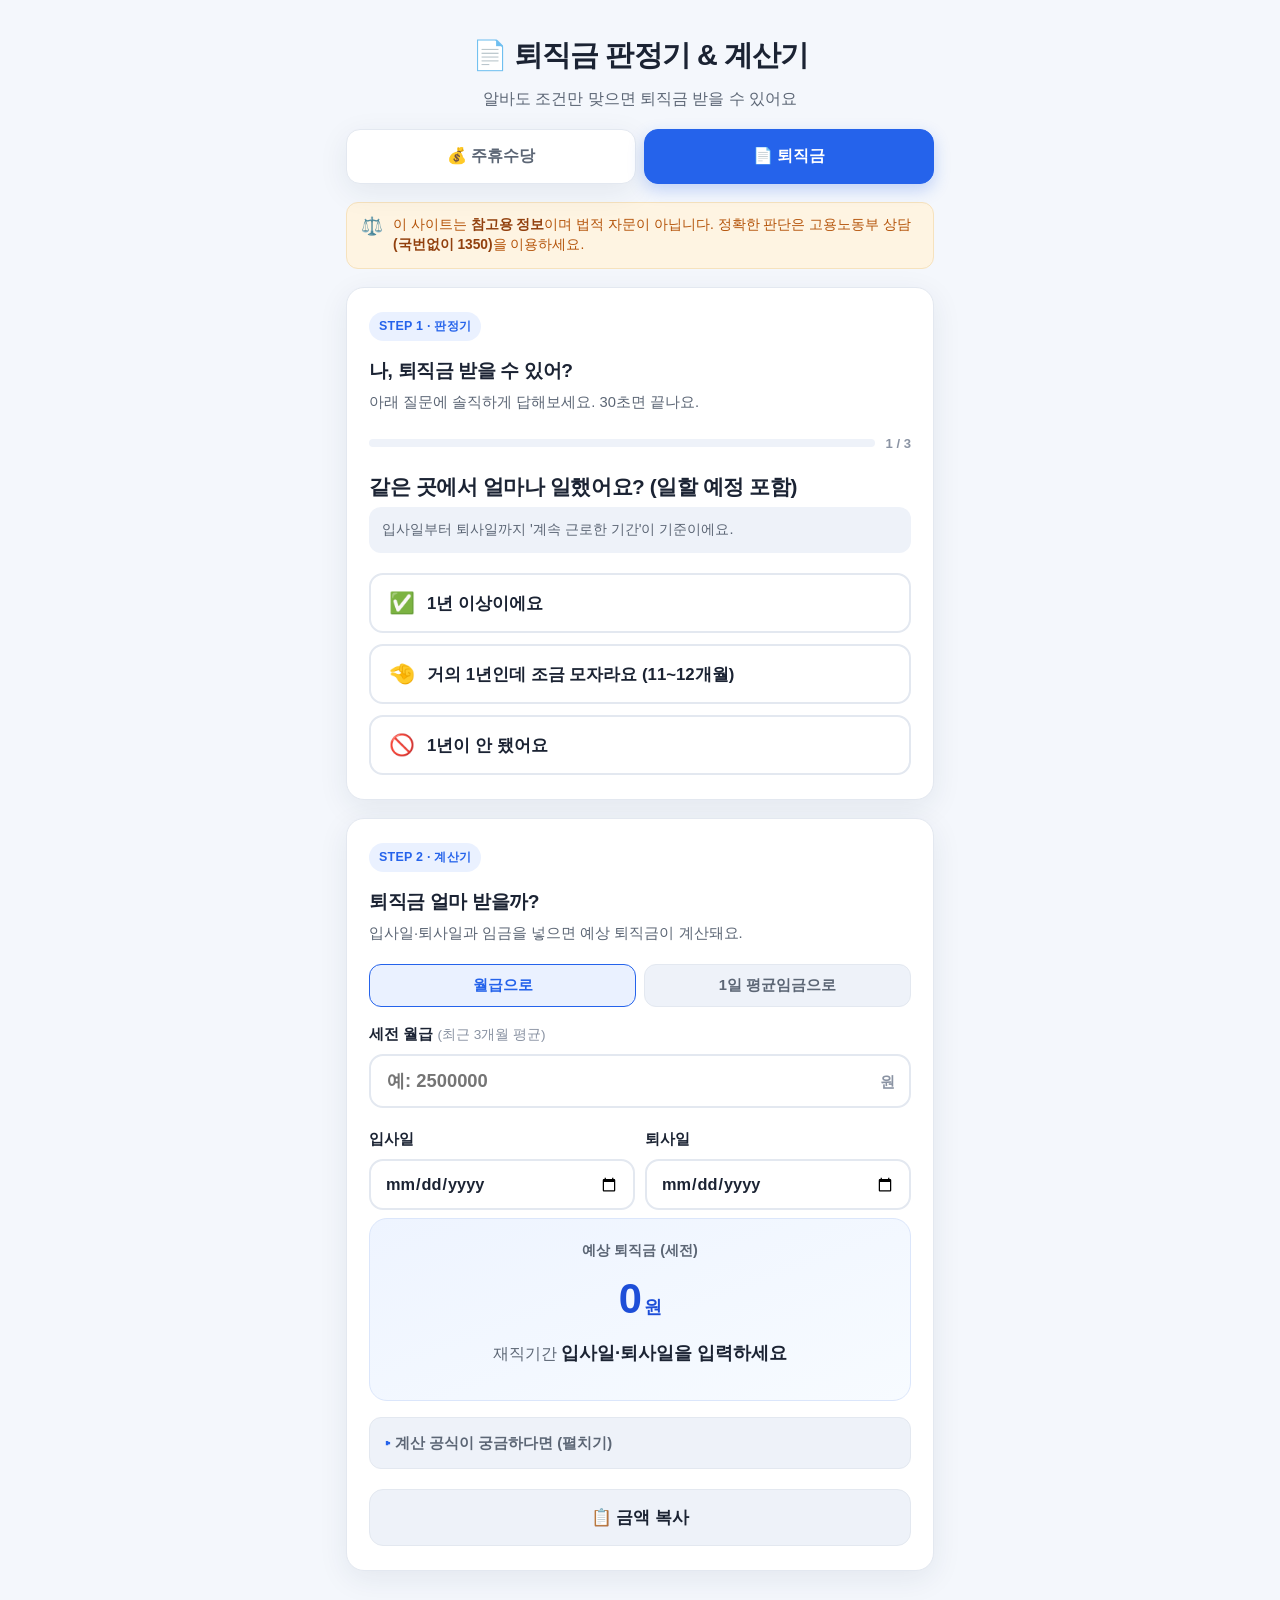
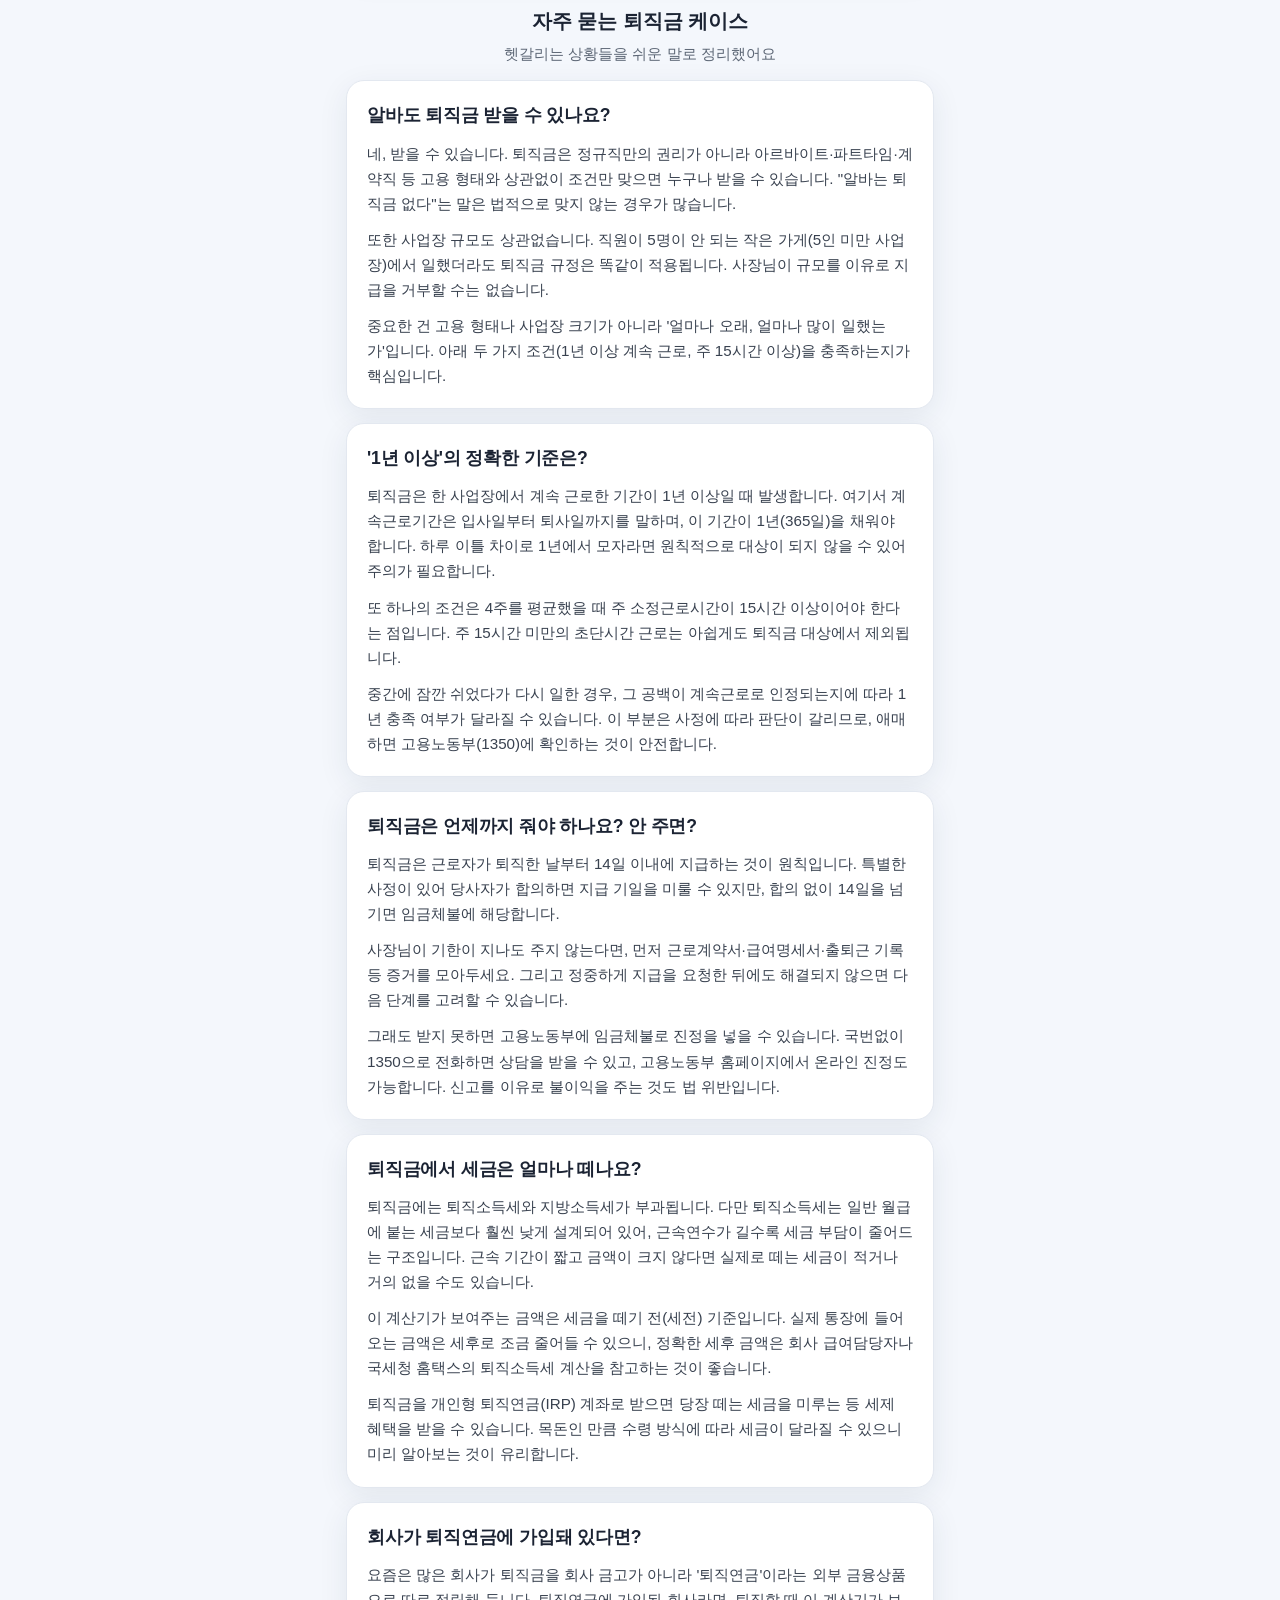
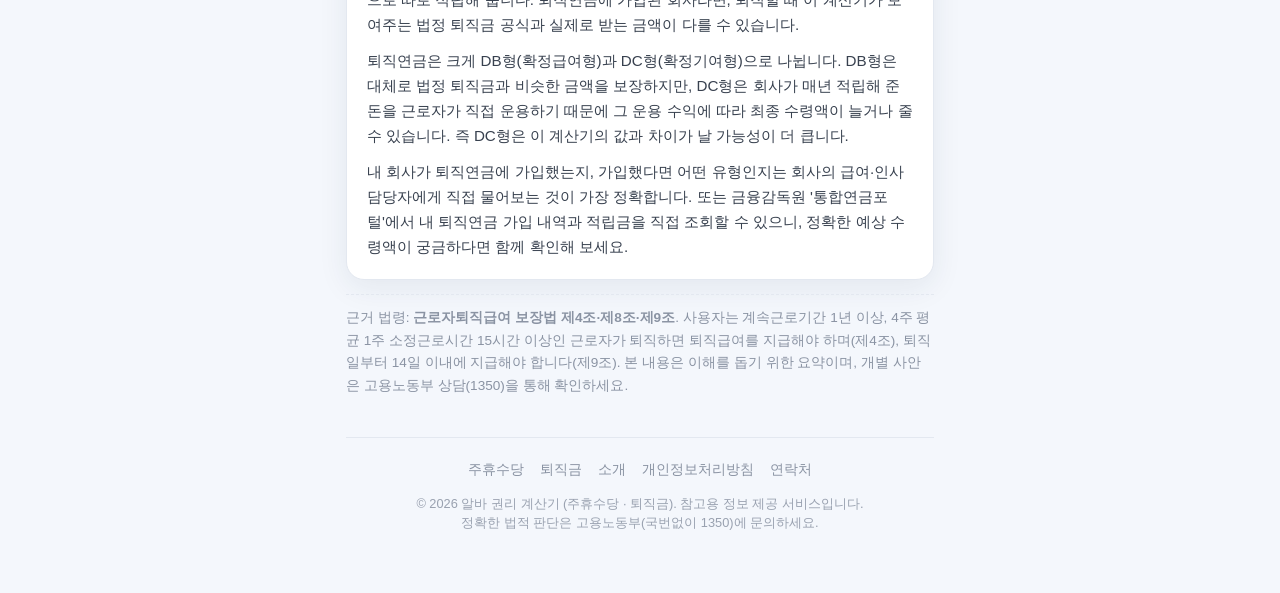
==== commit 1adf4a40: "퇴직금 페이지 보완 - SEO 섹션 추가: 회사가 퇴직연금(DB/DC형) 가입 시 실수령액 차이 설명 - 판정기 Q2에 '들쭉날쭉/불확실' 선택지 + maybe_hours(애매해요" ====
--- a/toejik.html
+++ b/toejik.html
@@ -163,6 +163,13 @@
         <p>퇴직금을 개인형 퇴직연금(IRP) 계좌로 받으면 당장 떼는 세금을 미루는 등 세제 혜택을 받을 수 있습니다. 목돈인 만큼 수령 방식에 따라 세금이 달라질 수 있으니 미리 알아보는 것이 유리합니다.</p>
       </section>
 
+      <section>
+        <h2>회사가 퇴직연금에 가입돼 있다면?</h2>
+        <p>요즘은 많은 회사가 퇴직금을 회사 금고가 아니라 '퇴직연금'이라는 외부 금융상품으로 따로 적립해 둡니다. 퇴직연금에 가입된 회사라면, 퇴직할 때 이 계산기가 보여주는 법정 퇴직금 공식과 실제로 받는 금액이 다를 수 있습니다.</p>
+        <p>퇴직연금은 크게 DB형(확정급여형)과 DC형(확정기여형)으로 나뉩니다. DB형은 대체로 법정 퇴직금과 비슷한 금액을 보장하지만, DC형은 회사가 매년 적립해 준 돈을 근로자가 직접 운용하기 때문에 그 운용 수익에 따라 최종 수령액이 늘거나 줄 수 있습니다. 즉 DC형은 이 계산기의 값과 차이가 날 가능성이 더 큽니다.</p>
+        <p>내 회사가 퇴직연금에 가입했는지, 가입했다면 어떤 유형인지는 회사의 급여·인사 담당자에게 직접 물어보는 것이 가장 정확합니다. 또는 금융감독원 '통합연금포털'에서 내 퇴직연금 가입 내역과 적립금을 직접 조회할 수 있으니, 정확한 예상 수령액이 궁금하다면 함께 확인해 보세요.</p>
+      </section>
+
       <p class="law-ref">
         근거 법령: <strong>근로자퇴직급여 보장법 제4조·제8조·제9조</strong>.
         사용자는 계속근로기간 1년 이상, 4주 평균 1주 소정근로시간 15시간 이상인 근로자가 퇴직하면
@@ -219,7 +226,8 @@
         help: "4주를 평균한 1주 근무시간이에요. (예: 하루 4시간 × 주 4일 = 16시간)",
         answers: [
           { label: "네, 15시간 이상이에요", em: "✅", value: "y" },
-          { label: "아니요, 15시간 미만이에요", em: "🚫", value: "n" }
+          { label: "아니요, 15시간 미만이에요", em: "🚫", value: "n" },
+          { label: "잘 모르겠어요 (주마다 들쭉날쭉해요)", em: "🤔", value: "unsure" }
         ]
       },
       {
@@ -275,6 +283,18 @@
             "정확한 재직일수는 아래 계산기로 확인하고, 애매하면 <b>고용노동부 1350</b> 상담을 받아보세요.";
         }
       },
+      maybe_hours: {
+        cls: "maybe", emoji: "🤔", verdict: "애매해요",
+        copy: "내 퇴직금은 좀 애매한 케이스래.", showCalc: true,
+        reason: function () {
+          return "근무시간이 <span class='accent-maybe'>주마다 들쭉날쭉해서</span> 주 15시간 조건이 애매한 경우예요." +
+            "<ul>" +
+            "<li>퇴직금은 <b>4주를 평균</b>한 1주 소정근로시간이 15시간 이상이어야 대상이 돼요. 어떤 주는 넘고 어떤 주는 모자라더라도, 평균이 15시간 이상이면 대상이 될 수 있어요.</li>" +
+            "<li>계약서에 정한 근무시간과 실제 근무한 시간을 4주 단위로 계산해보면 판단에 도움이 돼요.</li>" +
+            "</ul>" +
+            "이런 경우는 <b>계속근로 인정 여부와 평균시간 계산</b>에 따라 달라지니, <b>고용노동부 1350</b> 상담을 받아보시길 권해요.";
+        }
+      },
       maybe_break: {
         cls: "maybe", emoji: "🤔", verdict: "애매해요",
         copy: "내 퇴직금은 좀 애매한 케이스래.", showCalc: true,
@@ -293,6 +313,7 @@
       if (a[0] === "n") return VERDICTS.no_year;
       if (a[1] === "n") return VERDICTS.no_hours;
       if (a[0] === "close") return VERDICTS.maybe_close;
+      if (a[1] === "unsure") return VERDICTS.maybe_hours;
       if (a[2] === "broke") return VERDICTS.maybe_break;
       return VERDICTS.yes;
     }
@@ -338,7 +359,7 @@
       answers[current] = value;
       // 조기 종료
       if (current === 0 && value === "n") { showResult(); return; }
-      if (current === 1 && value === "n") { showResult(); return; }
+      if (current === 1 && (value === "n" || value === "unsure")) { showResult(); return; }
       if (current < QUESTIONS.length - 1) { current++; renderQuestion(); }
       else showResult();
     }
